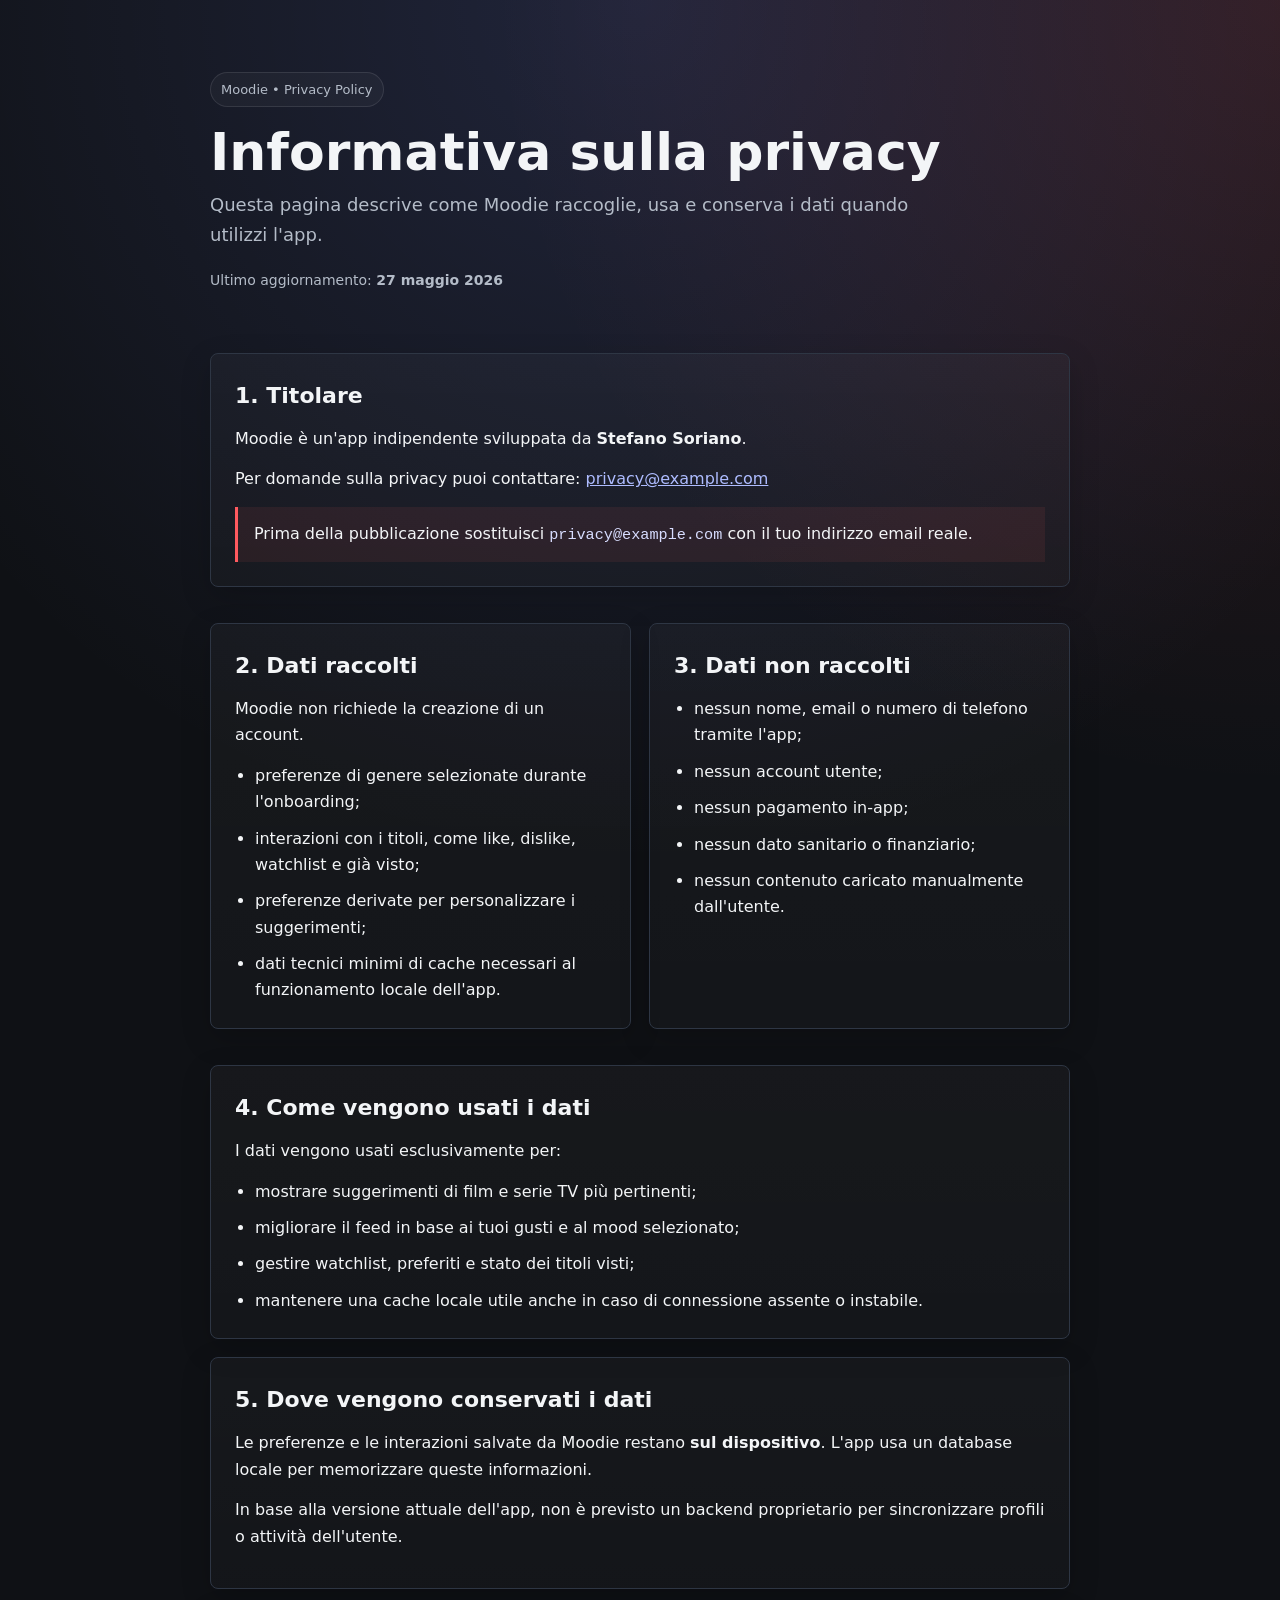
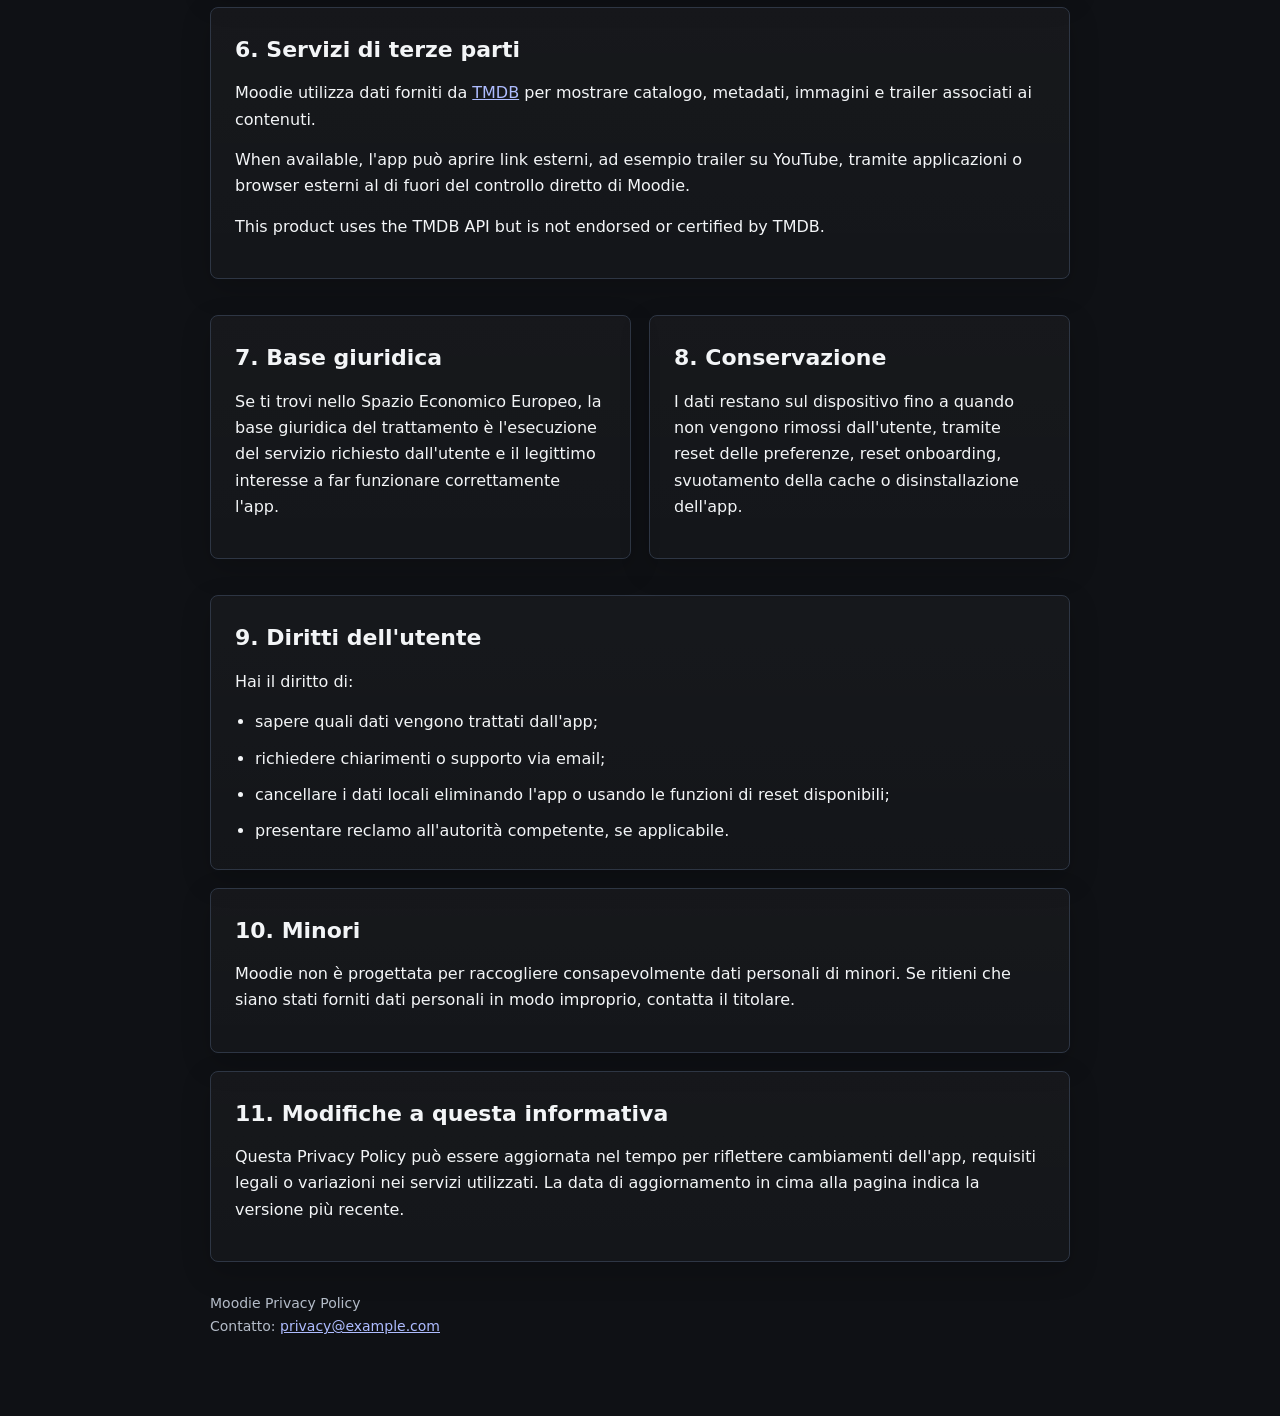
==== moodie/index.html @ da051414 "Add initial Privacy Policy page for Moodie app" ====
<!DOCTYPE html>
<html lang="it">
  <head>
    <meta charset="UTF-8" />
    <meta name="viewport" content="width=device-width, initial-scale=1.0" />
    <title>Moodie Privacy Policy</title>
    <meta
      name="description"
      content="Privacy Policy di Moodie, app per scoprire film e serie TV in base al mood."
    />
    <style>
      :root {
        color-scheme: dark;
        --bg: #0f1115;
        --panel: #181c23;
        --panel-2: #202631;
        --text: #f3f5f7;
        --muted: #b4bcc8;
        --line: #2e3644;
        --accent: #ff5a5f;
        --accent-2: #7b8cff;
        --max: 860px;
      }

      * {
        box-sizing: border-box;
      }

      html {
        scroll-behavior: smooth;
      }

      body {
        margin: 0;
        font-family: Inter, ui-sans-serif, system-ui, -apple-system, BlinkMacSystemFont,
          "Segoe UI", sans-serif;
        background:
          radial-gradient(circle at top, rgba(123, 140, 255, 0.16), transparent 28%),
          radial-gradient(circle at top right, rgba(255, 90, 95, 0.14), transparent 24%),
          var(--bg);
        color: var(--text);
        line-height: 1.65;
      }

      a {
        color: #aebcff;
      }

      .wrap {
        width: min(calc(100% - 32px), var(--max));
        margin: 0 auto;
      }

      .hero {
        padding: 72px 0 28px;
      }

      .eyebrow {
        display: inline-block;
        padding: 6px 10px;
        border: 1px solid rgba(255, 255, 255, 0.1);
        border-radius: 999px;
        color: var(--muted);
        background: rgba(255, 255, 255, 0.03);
        font-size: 13px;
      }

      h1 {
        margin: 18px 0 10px;
        font-size: clamp(34px, 6vw, 52px);
        line-height: 1.05;
      }

      .lead {
        max-width: 720px;
        color: var(--muted);
        font-size: 18px;
      }

      .meta {
        margin-top: 20px;
        color: var(--muted);
        font-size: 14px;
      }

      .card {
        background: linear-gradient(180deg, rgba(255, 255, 255, 0.03), rgba(255, 255, 255, 0.02));
        border: 1px solid var(--line);
        border-radius: 8px;
        padding: 24px;
        margin: 18px 0;
        box-shadow: 0 10px 30px rgba(0, 0, 0, 0.18);
      }

      h2 {
        margin: 0 0 12px;
        font-size: 22px;
      }

      p {
        margin: 0 0 14px;
      }

      ul {
        margin: 0;
        padding-left: 20px;
      }

      li + li {
        margin-top: 10px;
      }

      .grid {
        display: grid;
        grid-template-columns: repeat(2, minmax(0, 1fr));
        gap: 18px;
      }

      .notice {
        padding: 14px 16px;
        border-left: 3px solid var(--accent);
        background: rgba(255, 90, 95, 0.08);
        color: var(--text);
      }

      .footer {
        padding: 12px 0 64px;
        color: var(--muted);
        font-size: 14px;
      }

      code {
        font-family: ui-monospace, SFMono-Regular, Menlo, Consolas, monospace;
        font-size: 0.95em;
        color: #d8ddff;
      }

      @media (max-width: 720px) {
        .hero {
          padding-top: 48px;
        }

        .grid {
          grid-template-columns: 1fr;
        }

        .card {
          padding: 20px;
        }
      }
    </style>
  </head>
  <body>
    <header class="hero">
      <div class="wrap">
        <div class="eyebrow">Moodie • Privacy Policy</div>
        <h1>Informativa sulla privacy</h1>
        <p class="lead">
          Questa pagina descrive come Moodie raccoglie, usa e conserva i dati
          quando utilizzi l'app.
        </p>
        <p class="meta">
          Ultimo aggiornamento: <strong>27 maggio 2026</strong>
        </p>
      </div>
    </header>

    <main class="wrap">
      <section class="card">
        <h2>1. Titolare</h2>
        <p>
          Moodie è un'app indipendente sviluppata da <strong>Stefano Soriano</strong>.
        </p>
        <p>
          Per domande sulla privacy puoi contattare:
          <a href="mailto:privacy@example.com">privacy@example.com</a>
        </p>
        <div class="notice">
          Prima della pubblicazione sostituisci <code>privacy@example.com</code>
          con il tuo indirizzo email reale.
        </div>
      </section>

      <section class="grid">
        <section class="card">
          <h2>2. Dati raccolti</h2>
          <p>Moodie non richiede la creazione di un account.</p>
          <ul>
            <li>preferenze di genere selezionate durante l'onboarding;</li>
            <li>interazioni con i titoli, come like, dislike, watchlist e già visto;</li>
            <li>preferenze derivate per personalizzare i suggerimenti;</li>
            <li>dati tecnici minimi di cache necessari al funzionamento locale dell'app.</li>
          </ul>
        </section>

        <section class="card">
          <h2>3. Dati non raccolti</h2>
          <ul>
            <li>nessun nome, email o numero di telefono tramite l'app;</li>
            <li>nessun account utente;</li>
            <li>nessun pagamento in-app;</li>
            <li>nessun dato sanitario o finanziario;</li>
            <li>nessun contenuto caricato manualmente dall'utente.</li>
          </ul>
        </section>
      </section>

      <section class="card">
        <h2>4. Come vengono usati i dati</h2>
        <p>I dati vengono usati esclusivamente per:</p>
        <ul>
          <li>mostrare suggerimenti di film e serie TV più pertinenti;</li>
          <li>migliorare il feed in base ai tuoi gusti e al mood selezionato;</li>
          <li>gestire watchlist, preferiti e stato dei titoli visti;</li>
          <li>mantenere una cache locale utile anche in caso di connessione assente o instabile.</li>
        </ul>
      </section>

      <section class="card">
        <h2>5. Dove vengono conservati i dati</h2>
        <p>
          Le preferenze e le interazioni salvate da Moodie restano
          <strong>sul dispositivo</strong>. L'app usa un database locale per
          memorizzare queste informazioni.
        </p>
        <p>
          In base alla versione attuale dell'app, non è previsto un backend proprietario
          per sincronizzare profili o attività dell'utente.
        </p>
      </section>

      <section class="card">
        <h2>6. Servizi di terze parti</h2>
        <p>
          Moodie utilizza dati forniti da
          <a href="https://www.themoviedb.org/" target="_blank" rel="noreferrer">TMDB</a>
          per mostrare catalogo, metadati, immagini e trailer associati ai contenuti.
        </p>
        <p>
          When available, l'app può aprire link esterni, ad esempio trailer su YouTube,
          tramite applicazioni o browser esterni al di fuori del controllo diretto di Moodie.
        </p>
        <p>
          This product uses the TMDB API but is not endorsed or certified by TMDB.
        </p>
      </section>

      <section class="grid">
        <section class="card">
          <h2>7. Base giuridica</h2>
          <p>
            Se ti trovi nello Spazio Economico Europeo, la base giuridica del trattamento
            è l'esecuzione del servizio richiesto dall'utente e il legittimo interesse
            a far funzionare correttamente l'app.
          </p>
        </section>

        <section class="card">
          <h2>8. Conservazione</h2>
          <p>
            I dati restano sul dispositivo fino a quando non vengono rimossi
            dall'utente, tramite reset delle preferenze, reset onboarding,
            svuotamento della cache o disinstallazione dell'app.
          </p>
        </section>
      </section>

      <section class="card">
        <h2>9. Diritti dell'utente</h2>
        <p>Hai il diritto di:</p>
        <ul>
          <li>sapere quali dati vengono trattati dall'app;</li>
          <li>richiedere chiarimenti o supporto via email;</li>
          <li>cancellare i dati locali eliminando l'app o usando le funzioni di reset disponibili;</li>
          <li>presentare reclamo all'autorità competente, se applicabile.</li>
        </ul>
      </section>

      <section class="card">
        <h2>10. Minori</h2>
        <p>
          Moodie non è progettata per raccogliere consapevolmente dati personali di minori.
          Se ritieni che siano stati forniti dati personali in modo improprio, contatta il titolare.
        </p>
      </section>

      <section class="card">
        <h2>11. Modifiche a questa informativa</h2>
        <p>
          Questa Privacy Policy può essere aggiornata nel tempo per riflettere cambiamenti
          dell'app, requisiti legali o variazioni nei servizi utilizzati. La data di
          aggiornamento in cima alla pagina indica la versione più recente.
        </p>
      </section>
    </main>

    <footer class="wrap footer">
      <p>
        Moodie Privacy Policy
        <br />
        Contatto: <a href="mailto:privacy@example.com">privacy@example.com</a>
      </p>
    </footer>
  </body>
  </html>
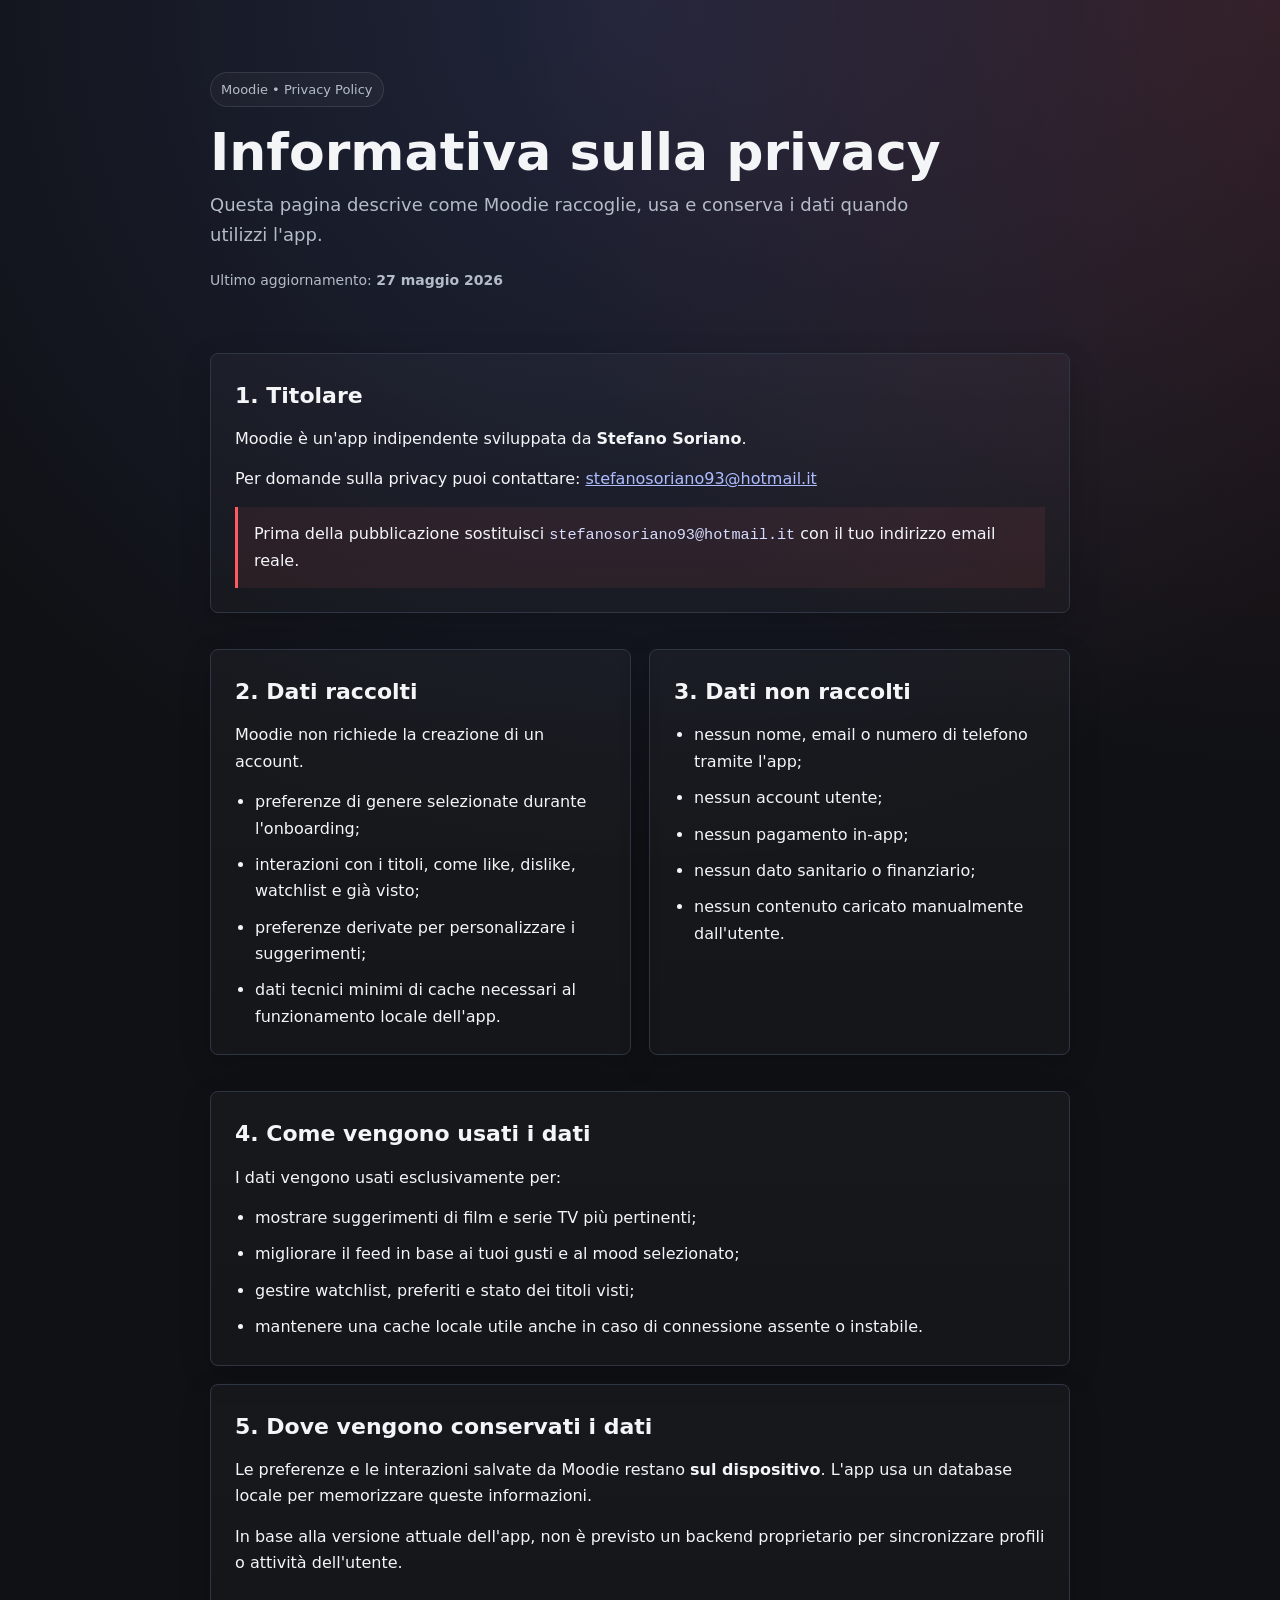
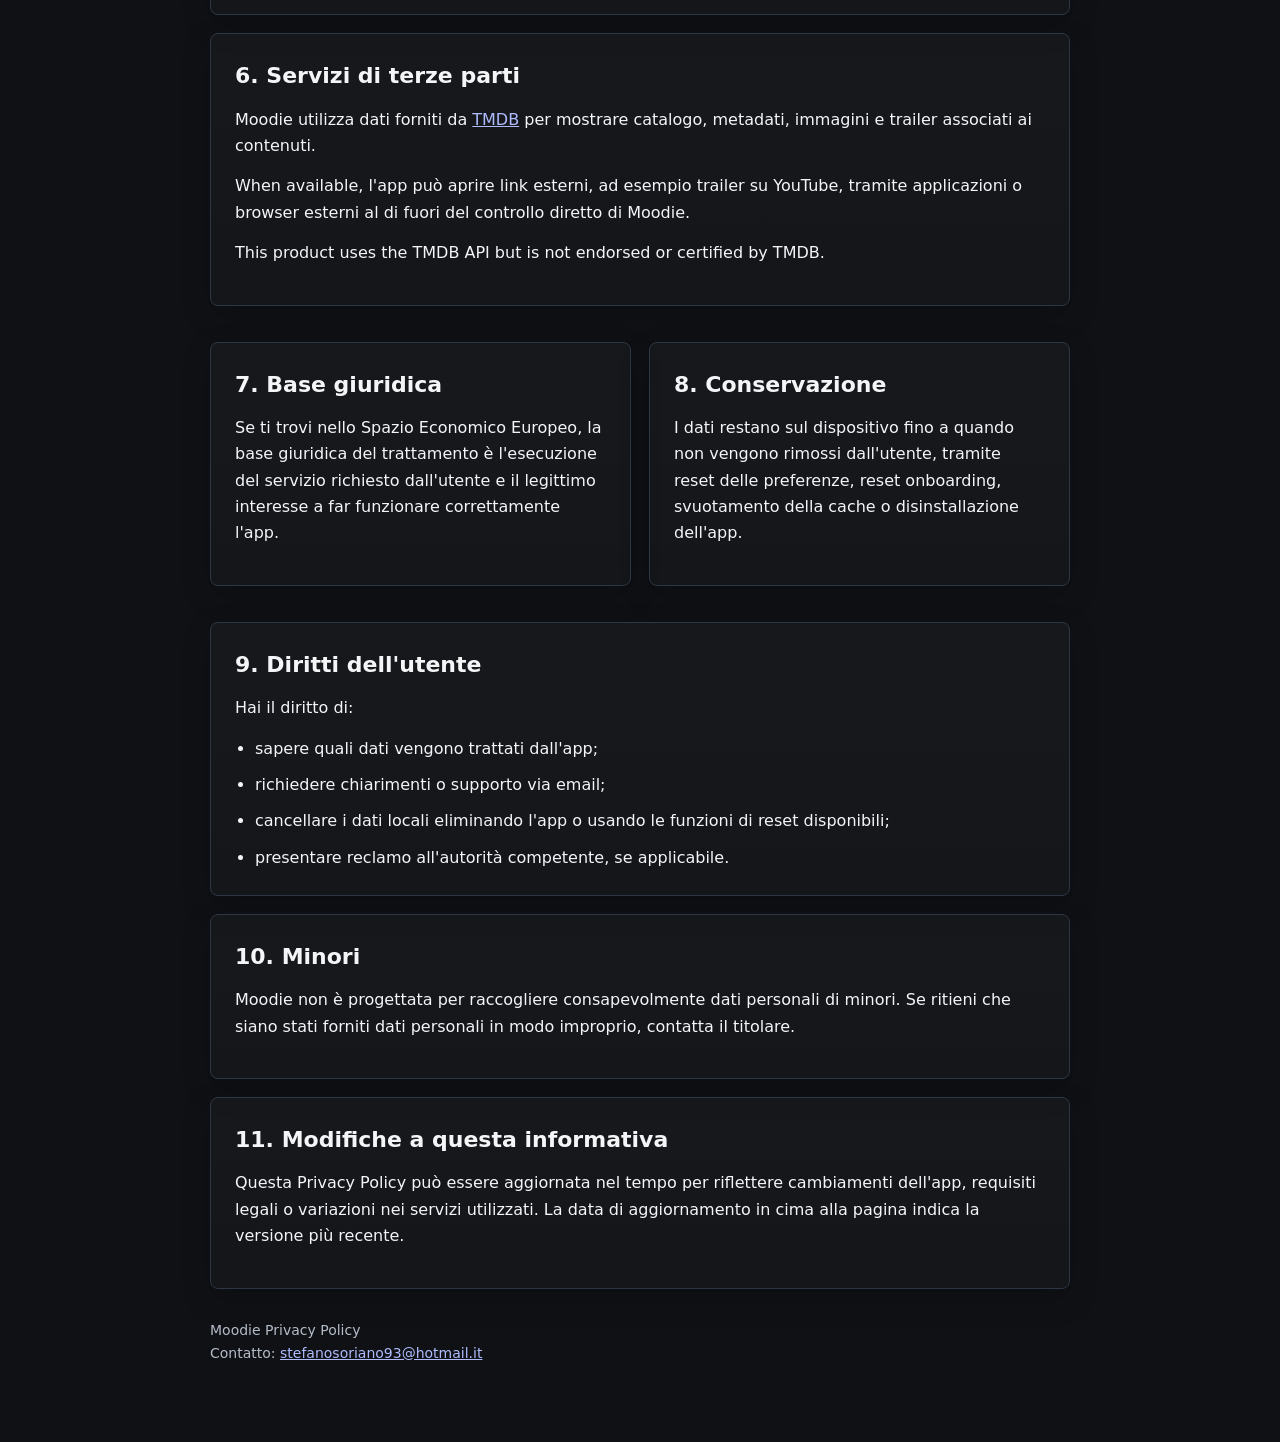
==== commit 04c74b84: "Update contact email in index.html" ====
--- a/moodie/index.html
+++ b/moodie/index.html
@@ -173,10 +173,10 @@
         </p>
         <p>
           Per domande sulla privacy puoi contattare:
-          <a href="mailto:privacy@example.com">privacy@example.com</a>
+          <a href="mailto:stefanosoriano93@hotmail.it">stefanosoriano93@hotmail.it</a>
         </p>
         <div class="notice">
-          Prima della pubblicazione sostituisci <code>privacy@example.com</code>
+          Prima della pubblicazione sostituisci <code>stefanosoriano93@hotmail.it</code>
           con il tuo indirizzo email reale.
         </div>
       </section>
@@ -298,7 +298,7 @@
       <p>
         Moodie Privacy Policy
         <br />
-        Contatto: <a href="mailto:privacy@example.com">privacy@example.com</a>
+        Contatto: <a href="mailto:stefanosoriano93@hotmail.it">stefanosoriano93@hotmail.it</a>
       </p>
     </footer>
   </body>
